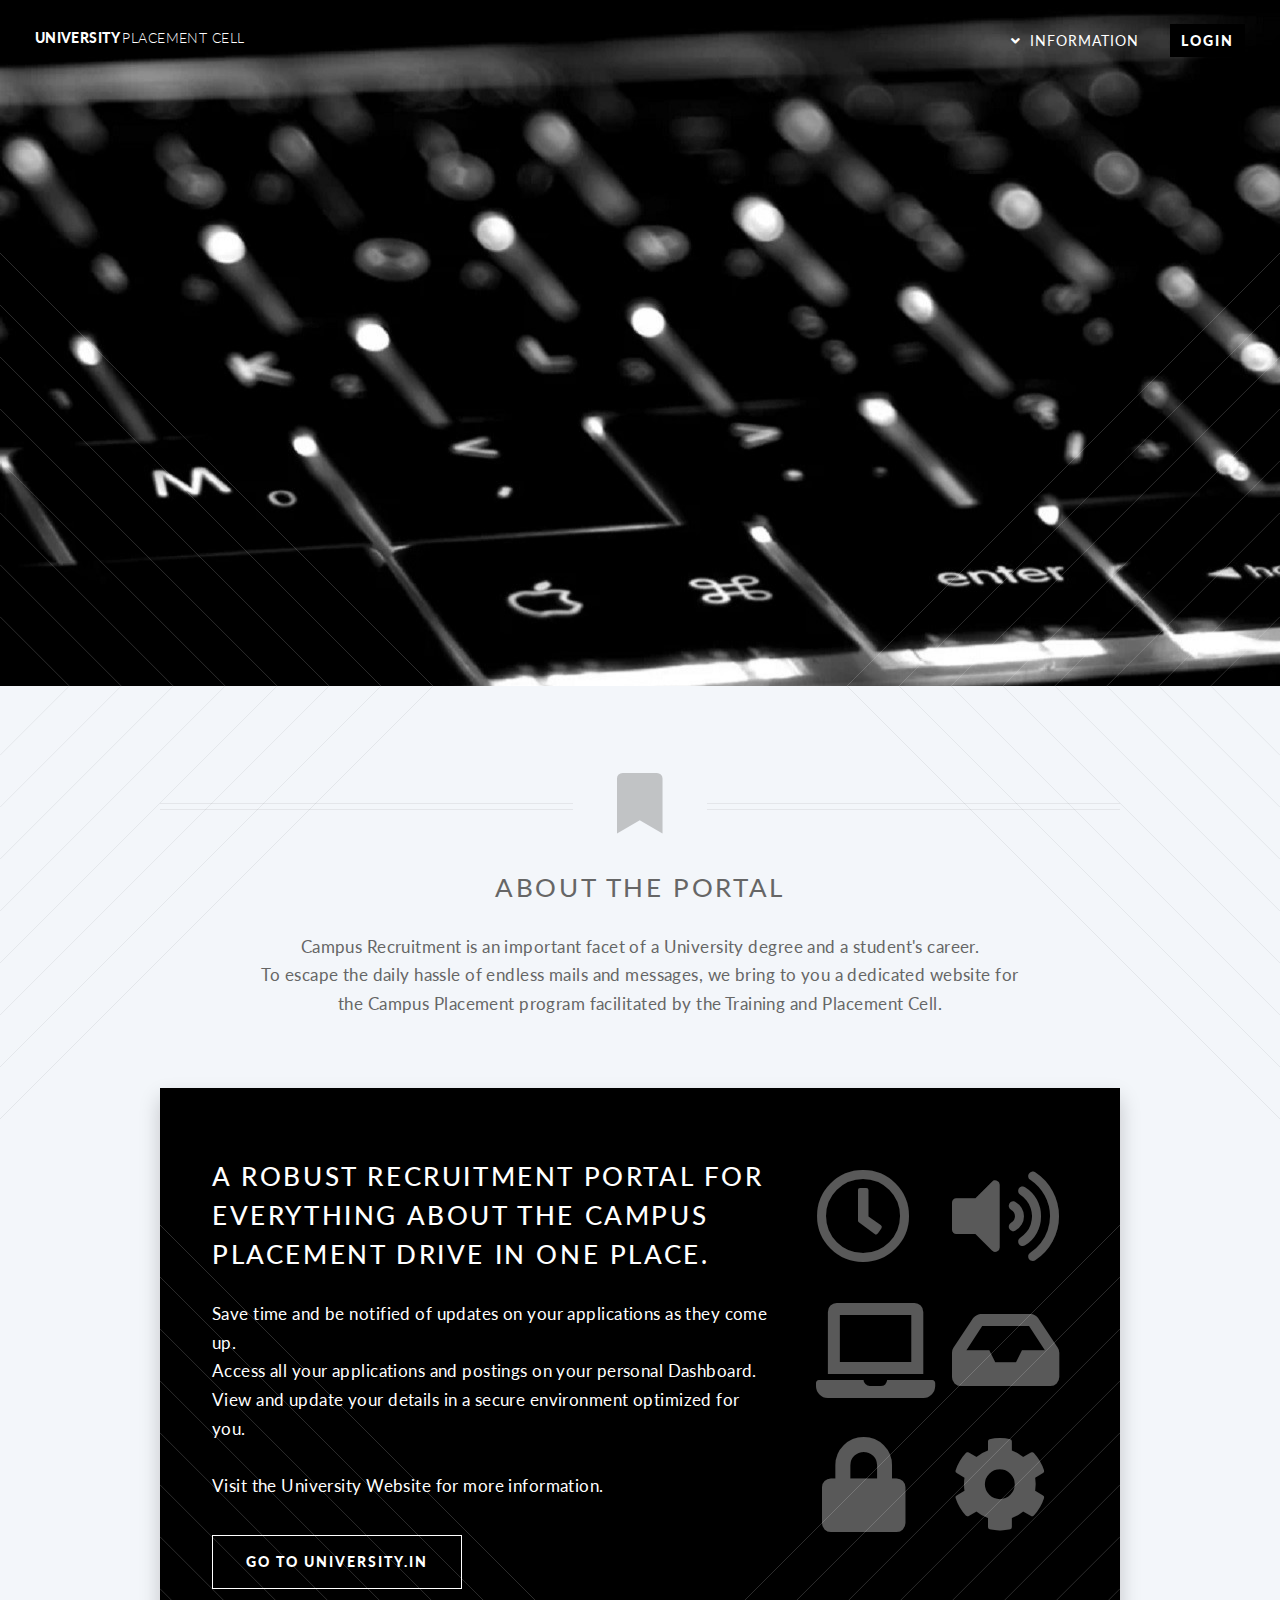
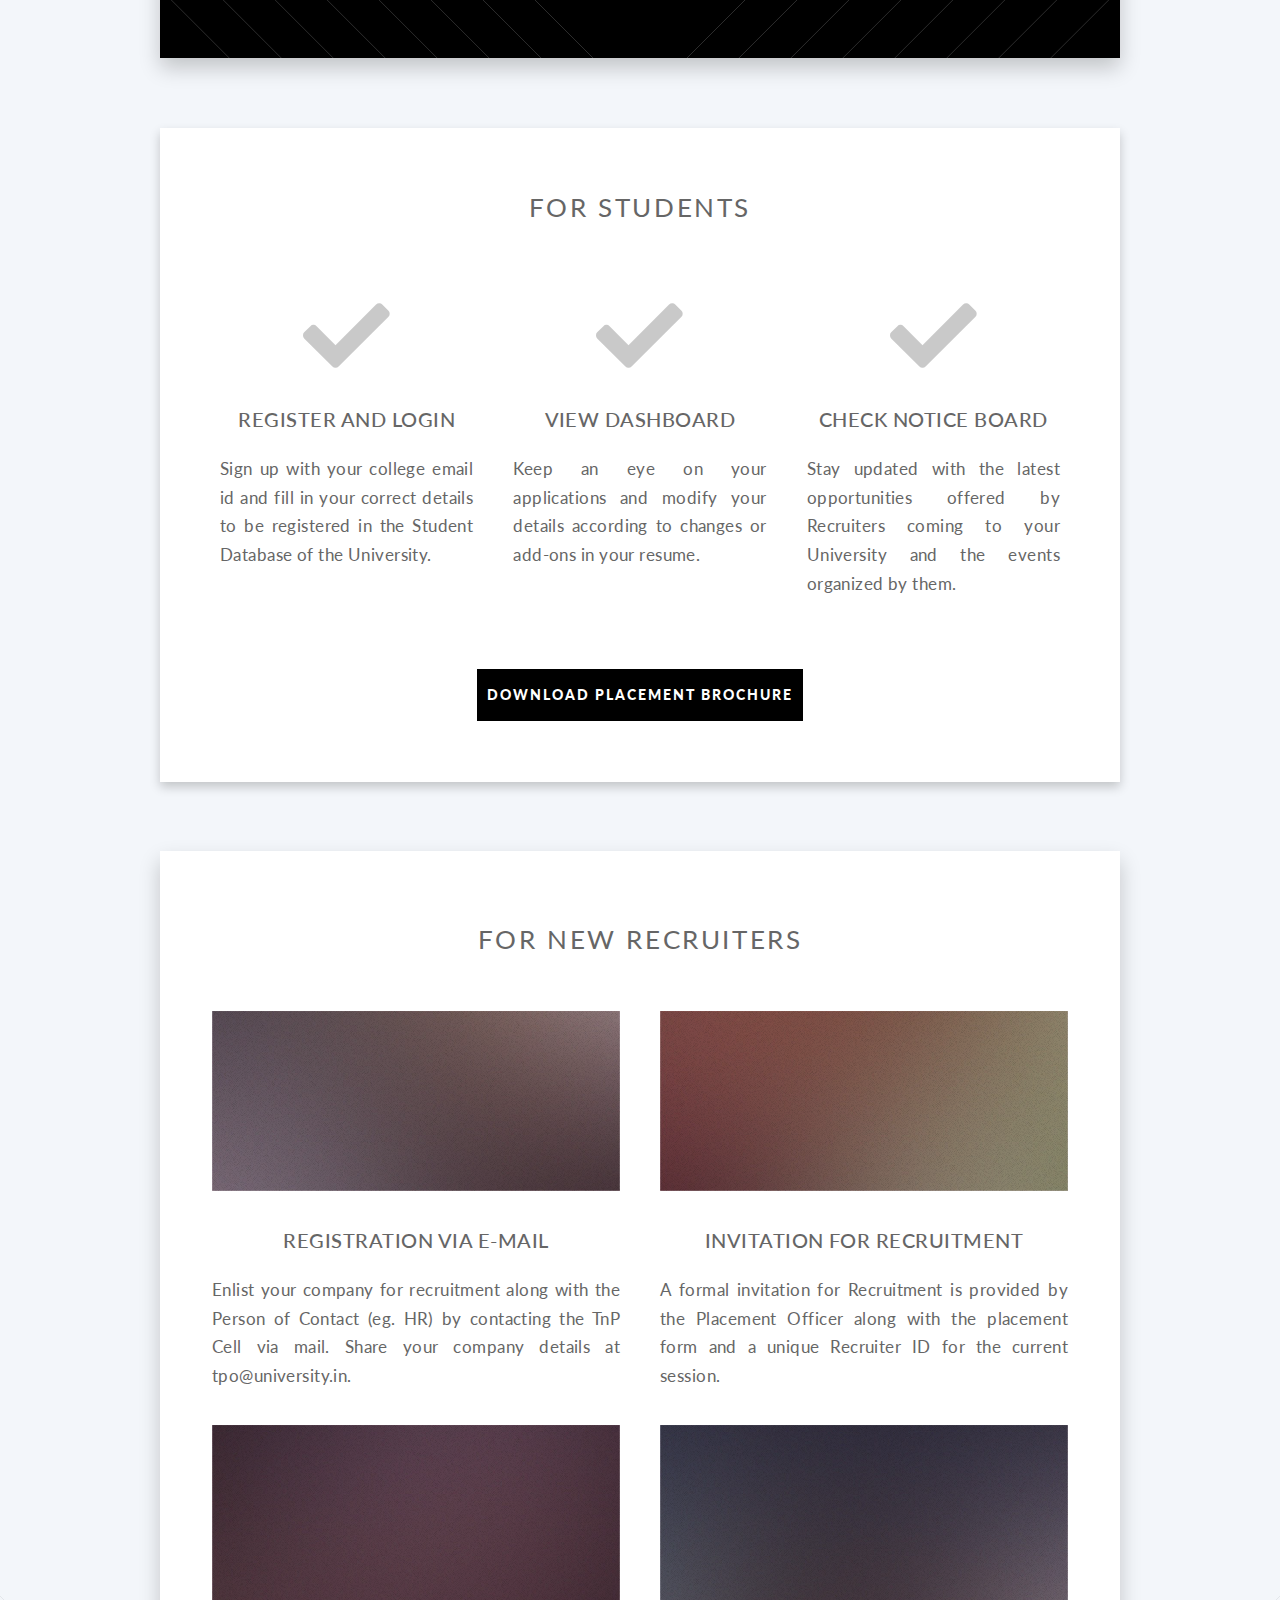
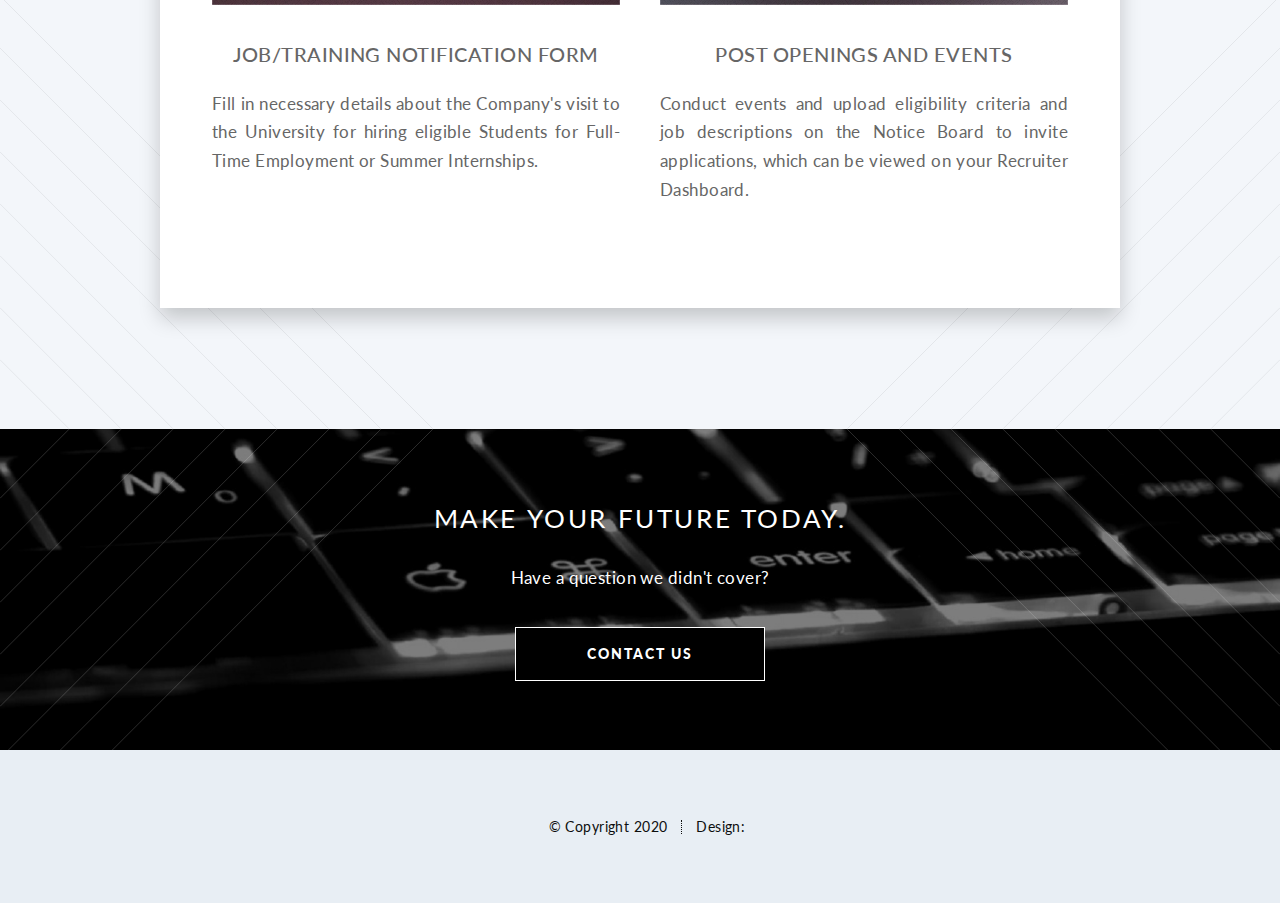
==== index.html @ 16bda249 "portal commit" ====
<!DOCTYPE HTML>
<html>
	<head>
		<title>Campus Recruitment</title>
		<meta charset="utf-8" />
		<meta name="viewport" content="width=device-width, initial-scale=1, user-scalable=no" />
		<link rel="stylesheet" href="assets/css/main.css" />
		<noscript><link rel="stylesheet" href="assets/css/noscript.css" /></noscript>
	</head>
	<body class="index is-preload">
		<div id="page-wrapper">

			<!-- Header -->
				<header id="header" class="alt">
					<h1 id="logo"><a href="index.html">University <span>Placement Cell</span></a></h1>
					<nav id="nav">
						<ul>
							<li class="submenu">
								<a href="#">Information</a>
								<ul>
									<li><a href="no-sidebar.html">Our Top Recruiters</a></li>
									<li><a href="left-sidebar.html">Placement Report '19</a></li>
									<li><a href="right-sidebar.html">Placement Report '18</a></li>									
									<li class="submenu">
										<a href="#">Submenu</a>
										<ul>
											<li><a href="#">Dolore Sed</a></li>
											<li><a href="#">Consequat</a></li>
											<li><a href="#">Lorem Magna</a></li>
											<li><a href="#">Sed Magna</a></li>
											<li><a href="#">Ipsum Nisl</a></li>
										</ul>
									</li>
									<li><a href="#students" class="scrolly">Students</a></li>
									<li><a href="#recruiters" class="scrolly">Recruiters</a></li>
									<li><a href="#brochure">Placement Brochure</a></li>
									<li><a href="#cta" class="scrolly">Contact</a></li>
								</ul>
							</li>
							<li><a href="#banner" class="button primary scrolly">Login</a></li>
						</ul>
					</nav>
				</header>

			<!-- Banner -->
				<section id="banner">

					<div class="inner">

						<header>
							<h2>Campus Recruitment</h2>
						</header>
						<p>Welcome to the <strong>Recruitment Portal</strong> for
						<br />
						conducting Campus Placement for University students.
						<br />
						Apply for coveted opportunities to build your career.
						<br />
						
						<footer>
							<ul class="buttons stacked">
								<li>
									<a href="loginRecruiter.html" class="button primary">Login as Recruiter</a>
									<a href="loginStudent.html" class="button primary">Login as Student</a>
								</li>
							</ul>
						</footer>
						<br />
						Read on to know more about the opportunities in the past
						<br />
						and to create them in the present.
					</div>

				</section>

			<!-- Main -->
				<article id="main">

					<header class="special container">
						<span class="icon solid fa-bookmark"></span>
						<h2><strong>About the Portal</strong></h2>
						<p>Campus Recruitment is an important facet of a University degree and a student's career.
						<br />
						To escape the daily hassle of endless mails and messages, we bring to you a dedicated website for
						<br />
						the<strong> Campus Placement program</strong> facilitated by the <strong>Training and Placement Cell</strong>.
						</p>
					</header>

					<!-- One -->
						<section class="wrapper style2 container special-alt">
							<div class="row gtr-50">
								<div class="col-8 col-12-narrower">

									<header>
										<h2>
											A robust Recruitment Portal for everything about the Campus Placement Drive in one place.
										</h2>
									</header>
									<p>Save time and be notified of updates on your applications as they come up. 
									<br />
									Access all your applications and postings on your personal Dashboard. 
									<br />
									View and update your details in a secure environment optimized for you. 
									<br />
									<br />
									Visit the University Website for more information.
									</p>
									<footer>
										<ul class="buttons">
											<li><a href="http://igdtuw.ac.in/index.php?option=com_content&view=article&id=1&Itemid=2" class="button" target="_blank">Go to University.in</a></li>
										</ul>
									</footer>

								</div>
								<div class="col-4 col-12-narrower imp-narrower">

									<ul class="featured-icons">
										<li><span class="icon fa-clock"><span class="label">Feature 1</span></span></li>
										<li><span class="icon solid fa-volume-up"><span class="label">Feature 2</span></span></li>
										<li><span class="icon solid fa-laptop"><span class="label">Feature 3</span></span></li>
										<li><span class="icon solid fa-inbox"><span class="label">Feature 4</span></span></li>
										<li><span class="icon solid fa-lock"><span class="label">Feature 5</span></span></li>
										<li><span class="icon solid fa-cog"><span class="label">Feature 6</span></span></li>
									</ul>

								</div>
							</div>
						</section>

					<!-- Two -->
						<section id="students" class="wrapper style1 container special">
							<div class="row">
								<header class="container">
									<h2><strong>For Students</strong></h2>
								</header>
									
								<div class="col-4 col-12-narrower">

									<section>
										<span class="icon solid featured fa-check"></span>
										<header>
											<h3>Register and Login</h3>
										</header>
										<p class="sectioncont">Sign up with your college email id and fill in your correct details to be registered in the Student Database of the University.</p>
									</section>

								</div>
								<div class="col-4 col-12-narrower">

									<section>
										<span class="icon solid featured fa-check"></span>
										<header>
											<h3>View Dashboard</h3>
										</header>
										<p class="sectioncont">Keep an eye on your applications and modify your details according to changes or add-ons in your resume.</p>
									</section>

								</div>
								<div class="col-4 col-12-narrower">

									<section>
										<span class="icon solid featured fa-check"></span>
										<header>
											<h3>Check Notice Board</h3>
										</header>
										<p class="sectioncont">Stay updated with the latest opportunities offered by Recruiters coming to your University and the events organized by them.</p>
									</section>

								</div>
							</div>


							<footer class="major">
								<ul class="buttons">
									<li><a href="#brochure" class="button primary">Download Placement Brochure</a></li>
								</ul>
							</footer>

						</section>

					<!-- Three -->
						<section id="recruiters" class="wrapper style3 container special">

							<header class="major">
								<h2><strong>For New Recruiters</strong></h2>
							</header>

							<div class="row">
								<div class="col-6 col-12-narrower">

									<section>
										<a href="#" class="image featured"><img src="images/pic01.jpg" alt="" /></a>
										<header>
											<h3>Registration via E-mail</h3>
										</header>
										<p class="sectioncont">Enlist your company for recruitment along with the Person of Contact (eg. HR) by contacting the TnP Cell via mail. Share your company details at <b>tpo@university.in</b>.</p>
									</section>

								</div>
								<div class="col-6 col-12-narrower">

									<section>
										<a href="#" class="image featured"><img src="images/pic02.jpg" alt="" /></a>
										<header>
											<h3>Invitation for Recruitment</h3>
										</header>
										<p class="sectioncont">A formal invitation for Recruitment is provided by the Placement Officer along with the placement form and a unique Recruiter ID for the current session.</p>
									</section>

								</div>
							</div>
							<div class="row">
								<div class="col-6 col-12-narrower">

									<section>
										<a href="#" class="image featured"><img src="images/pic03.jpg" alt="" /></a>
										<header>
											<h3>Job/Training Notification Form</h3>
										</header>
										<p class="sectioncont">Fill in necessary details about the Company's visit to the University for hiring eligible Students for Full-Time Employment or Summer Internships.</p>
									</section>

								</div>
								<div class="col-6 col-12-narrower">

									<section>
										<a href="#" class="image featured"><img src="images/pic04.jpg" alt="" /></a>
										<header>
											<h3>Post Openings and Events</h3>
										</header>
										<p class="sectioncont">Conduct events and upload eligibility criteria and job descriptions on the Notice Board to invite applications, which can be viewed on your Recruiter Dashboard.</p>
									</section>

								</div>

							</div>

						</section>

				</article>

			<!-- CTA -->
				<section id="cta">

					<header>
						<h2><strong>make your future today.</strong></h2>
						<p>Have a question we didn't cover?</p>
					</header>
					<footer>
						<ul class="buttons">
							<li><a href="contact.html" class="button primary">Contact Us</a></li>
						</ul>
					</footer>

				</section>

			<!-- Footer -->
				<footer id="footer">

					<ul class="copyright">
						<li>&copy; Copyright 2020</li><li>Design: </li>
					</ul>

				</footer>

		</div>

		<!-- Scripts -->
			<script src="assets/js/jquery.min.js"></script>
			<script src="assets/js/jquery.dropotron.min.js"></script>
			<script src="assets/js/jquery.scrolly.min.js"></script>
			<script src="assets/js/jquery.scrollex.min.js"></script>
			<script src="assets/js/browser.min.js"></script>
			<script src="assets/js/breakpoints.min.js"></script>
			<script src="assets/js/util.js"></script>
			<script src="assets/js/main.js"></script>

	</body>
</html>
---- assets/css/main.css ----
@import url("fontawesome-all.min.css");
@import url("https://fonts.googleapis.com/css?family=Lato:300,400,900");


html, body, div, span, applet, object,
iframe, h1, h2, h3, h4, h5, h6, p, blockquote,
pre, a, abbr, acronym, address, big, cite,
code, del, dfn, em, img, ins, kbd, q, s, samp,
small, strike, strong, sub, sup, tt, var, b,
u, i, center, dl, dt, dd, ol, ul, li, fieldset,
form, label, legend, table, caption, tbody,
tfoot, thead, tr, th, td, article, aside,
canvas, details, embed, figure, figcaption,
footer, header, hgroup, menu, nav, output, ruby,
section, summary, time, mark, audio, video {
	margin: 0;
	padding: 0;
	border: 0;
	font-size: 100%;
	font: inherit;
	vertical-align: baseline;}

article, aside, details, figcaption, figure,
footer, header, hgroup, menu, nav, section {
	display: block;}

body {
	line-height: 1;
}

ol, ul {
	list-style: none;
}

blockquote, q {
	quotes: none;
}

	blockquote:before, blockquote:after, q:before, q:after {
		content: '';
		content: none;
	}

table {
	border-collapse: collapse;
	border-spacing: 0;
}

body {
	-webkit-text-size-adjust: none;
}

mark {
	background-color: transparent;
	color: inherit;
}

input::-moz-focus-inner {
	border: 0;
	padding: 0;
}

input, select, textarea {
	-moz-appearance: none;
	-webkit-appearance: none;
	-ms-appearance: none;
	appearance: none;
}

/* Basic */

	html {
		box-sizing: border-box;
	}

	*, *:before, *:after {
		box-sizing: inherit;
	}

	body {
		background: #f3f6fa;
	}

		body.is-preload *, body.is-preload *:before, body.is-preload *:after {
			-moz-animation: none !important;
			-webkit-animation: none !important;
			-ms-animation: none !important;
			animation: none !important;
			-moz-transition: none !important;
			-webkit-transition: none !important;
			-ms-transition: none !important;
			transition: none !important;
		}

	body, input, select, textarea {
		color: #666666;
		font-family: 'Lato', sans-serif;
		font-size: 15pt;
		font-weight: 400;
		letter-spacing: 0.025em;
		line-height: 1.75em;
	}

	a {
		-moz-transition: color 0.2s ease-in-out, border-color 0.2s ease-in-out, background-color 0.2s ease-in-out;
		-webkit-transition: color 0.2s ease-in-out, border-color 0.2s ease-in-out, background-color 0.2s ease-in-out;
		-ms-transition: color 0.2s ease-in-out, border-color 0.2s ease-in-out, background-color 0.2s ease-in-out;
		transition: color 0.2s ease-in-out, border-color 0.2s ease-in-out, background-color 0.2s ease-in-out;
		color: #3fb1a3;
		text-decoration: none;
		border-bottom: dotted 1px;
	}

		a:hover {
			border-bottom-color: transparent;
		}

	strong, b {
		font-weight: 400;
	}

	p, ul, ol, dl, table, blockquote {
		margin: 0 0 2em 0;
	}

	h1, h2, h3, h4, h5, h6 {
		color: inherit;
		font-weight: 500;
		line-height: 1.75em;
		margin-bottom: 1em;
		text-transform: uppercase;
	}

		h1 a, h2 a, h3 a, h4 a, h5 a, h6 a {
			color: inherit;
			text-decoration: none;
			border: 0;
		}

	h2 {
		font-size: 1.5em;
		letter-spacing: 0.1em;
	}

	h3 {
		font-size: 1.15em;
		font-weight: 500;
		letter-spacing: 0.025em;
	}

	sub {
		font-size: 0.8em;
		position: relative;
		top: 0.5em;
	}

	sup {
		font-size: 0.8em;
		position: relative;
		top: -0.5em;
	}

	hr {
		border-top: solid 1px rgba(124, 128, 129, 0.2);
		border: 0;
		margin-bottom: 1.5em;
	}

	blockquote {
		border-left: solid 0.5em rgba(124, 128, 129, 0.2);
		font-style: italic;
		padding: 1em 0 1em 2em;
	}

/* Container */

	.container {
		margin: 0 auto;
		max-width: 100%;
		width: 1400px;
	}

		.container.medium {
			width: 1050px;
		}

		@media screen and (max-width: 1680px) {

			.container {
				width: 1200px;
			}

				.container.medium {
					width: 900px;
				}

		}

		@media screen and (max-width: 1280px) {

			.container {
				width: 960px;
			}

				.container.medium {
					width: 735px;
				}

		}

		@media screen and (max-width: 980px) {

			.container {
				width: 95%;
			}

				.container.medium {
					width: 71.25%;
				}

		}

		@media screen and (max-width: 840px) {

			.container {
				width: 95%;
			}

				.container.medium {
					width: 95%;
				}

		}

		@media screen and (max-width: 736px) {

			.container {
				width: 100%;
			}

				.container.medium {
					width: 100%;
				}

		}

/* Row */

	.row {
		display: flex;
		flex-wrap: wrap;
		box-sizing: border-box;
		align-items: stretch;
	}

		.row > * {
			box-sizing: border-box;
		}

		.row.gtr-uniform > * > :last-child {
			margin-bottom: 0;
		}

		.row.aln-left {
			justify-content: flex-start;
		}

		.row.aln-center {
			justify-content: center;
		}

		.row.aln-right {
			justify-content: flex-end;
		}

		.row.aln-top {
			align-items: flex-start;
		}

		.row.aln-middle {
			align-items: center;
		}

		.row.aln-bottom {
			align-items: flex-end;
		}

		.row > .imp {
			order: -1;
		}

		.row > .col-1 {
			width: 8.33333%;
		}

		.row > .off-1 {
			margin-left: 8.33333%;
		}

		.row > .col-2 {
			width: 16.66667%;
		}

		.row > .off-2 {
			margin-left: 16.66667%;
		}

		.row > .col-3 {
			width: 25%;
		}

		.row > .off-3 {
			margin-left: 25%;
		}

		.row > .col-4 {
			width: 33.33333%;
		}

		.row > .off-4 {
			margin-left: 33.33333%;
		}

		.row > .col-5 {
			width: 41.66667%;
		}

		.row > .off-5 {
			margin-left: 41.66667%;
		}

		.row > .col-6 {
			width: 50%;
		}

		.row > .off-6 {
			margin-left: 50%;
		}

		.row > .col-7 {
			width: 58.33333%;
		}

		.row > .off-7 {
			margin-left: 58.33333%;
		}

		.row > .col-8 {
			width: 66.66667%;
		}

		.row > .off-8 {
			margin-left: 66.66667%;
		}

		.row > .col-9 {
			width: 75%;
		}

		.row > .off-9 {
			margin-left: 75%;
		}

		.row > .col-10 {
			width: 83.33333%;
		}

		.row > .off-10 {
			margin-left: 83.33333%;
		}

		.row > .col-11 {
			width: 91.66667%;
		}

		.row > .off-11 {
			margin-left: 91.66667%;
		}

		.row > .col-12 {
			width: 100%;
		}

		.row > .off-12 {
			margin-left: 100%;
		}

		.row.gtr-0 {
			margin-top: 0px;
			margin-left: 0px;
		}

			.row.gtr-0 > * {
				padding: 0px 0 0 0px;
			}

			.row.gtr-0.gtr-uniform {
				margin-top: 0px;
			}

				.row.gtr-0.gtr-uniform > * {
					padding-top: 0px;
				}

		.row.gtr-25 {
			margin-top: -12.5px;
			margin-left: -12.5px;
		}

			.row.gtr-25 > * {
				padding: 12.5px 0 0 12.5px;
			}

			.row.gtr-25.gtr-uniform {
				margin-top: -12.5px;
			}

				.row.gtr-25.gtr-uniform > * {
					padding-top: 12.5px;
				}

		.row.gtr-50 {
			margin-top: -25px;
			margin-left: -25px;
		}

			.row.gtr-50 > * {
				padding: 25px 0 0 25px;
			}

			.row.gtr-50.gtr-uniform {
				margin-top: -25px;
			}

				.row.gtr-50.gtr-uniform > * {
					padding-top: 25px;
				}

		.row {
			margin-top: -50px;
			margin-left: -50px;
		}

			.row > * {
				padding: 50px 0 0 50px;
			}

			.row.gtr-uniform {
				margin-top: -50px;
			}

				.row.gtr-uniform > * {
					padding-top: 50px;
				}

		.row.gtr-150 {
			margin-top: -75px;
			margin-left: -75px;
		}

			.row.gtr-150 > * {
				padding: 75px 0 0 75px;
			}

			.row.gtr-150.gtr-uniform {
				margin-top: -75px;
			}

				.row.gtr-150.gtr-uniform > * {
					padding-top: 75px;
				}

		.row.gtr-200 {
			margin-top: -100px;
			margin-left: -100px;
		}

			.row.gtr-200 > * {
				padding: 100px 0 0 100px;
			}

			.row.gtr-200.gtr-uniform {
				margin-top: -100px;
			}

				.row.gtr-200.gtr-uniform > * {
					padding-top: 100px;
				}

		@media screen and (max-width: 1680px) {

			.row {
				display: flex;
				flex-wrap: wrap;
				box-sizing: border-box;
				align-items: stretch;
			}

				.row > * {
					box-sizing: border-box;
				}

				.row.gtr-uniform > * > :last-child {
					margin-bottom: 0;
				}

				.row.aln-left {
					justify-content: flex-start;
				}

				.row.aln-center {
					justify-content: center;
				}

				.row.aln-right {
					justify-content: flex-end;
				}

				.row.aln-top {
					align-items: flex-start;
				}

				.row.aln-middle {
					align-items: center;
				}

				.row.aln-bottom {
					align-items: flex-end;
				}

				.row > .imp-wide {
					order: -1;
				}

				.row > .col-1-wide {
					width: 8.33333%;
				}

				.row > .off-1-wide {
					margin-left: 8.33333%;
				}

				.row > .col-2-wide {
					width: 16.66667%;
				}

				.row > .off-2-wide {
					margin-left: 16.66667%;
				}

				.row > .col-3-wide {
					width: 25%;
				}

				.row > .off-3-wide {
					margin-left: 25%;
				}

				.row > .col-4-wide {
					width: 33.33333%;
				}

				.row > .off-4-wide {
					margin-left: 33.33333%;
				}

				.row > .col-5-wide {
					width: 41.66667%;
				}

				.row > .off-5-wide {
					margin-left: 41.66667%;
				}

				.row > .col-6-wide {
					width: 50%;
				}

				.row > .off-6-wide {
					margin-left: 50%;
				}

				.row > .col-7-wide {
					width: 58.33333%;
				}

				.row > .off-7-wide {
					margin-left: 58.33333%;
				}

				.row > .col-8-wide {
					width: 66.66667%;
				}

				.row > .off-8-wide {
					margin-left: 66.66667%;
				}

				.row > .col-9-wide {
					width: 75%;
				}

				.row > .off-9-wide {
					margin-left: 75%;
				}

				.row > .col-10-wide {
					width: 83.33333%;
				}

				.row > .off-10-wide {
					margin-left: 83.33333%;
				}

				.row > .col-11-wide {
					width: 91.66667%;
				}

				.row > .off-11-wide {
					margin-left: 91.66667%;
				}

				.row > .col-12-wide {
					width: 100%;
				}

				.row > .off-12-wide {
					margin-left: 100%;
				}

				.row.gtr-0 {
					margin-top: 0px;
					margin-left: 0px;
				}

					.row.gtr-0 > * {
						padding: 0px 0 0 0px;
					}

					.row.gtr-0.gtr-uniform {
						margin-top: 0px;
					}

						.row.gtr-0.gtr-uniform > * {
							padding-top: 0px;
						}

				.row.gtr-25 {
					margin-top: -10px;
					margin-left: -10px;
				}

					.row.gtr-25 > * {
						padding: 10px 0 0 10px;
					}

					.row.gtr-25.gtr-uniform {
						margin-top: -10px;
					}

						.row.gtr-25.gtr-uniform > * {
							padding-top: 10px;
						}

				.row.gtr-50 {
					margin-top: -20px;
					margin-left: -20px;
				}

					.row.gtr-50 > * {
						padding: 20px 0 0 20px;
					}

					.row.gtr-50.gtr-uniform {
						margin-top: -20px;
					}

						.row.gtr-50.gtr-uniform > * {
							padding-top: 20px;
						}

				.row {
					margin-top: -40px;
					margin-left: -40px;
				}

					.row > * {
						padding: 40px 0 0 40px;
					}

					.row.gtr-uniform {
						margin-top: -40px;
					}

						.row.gtr-uniform > * {
							padding-top: 40px;
						}

				.row.gtr-150 {
					margin-top: -60px;
					margin-left: -60px;
				}

					.row.gtr-150 > * {
						padding: 60px 0 0 60px;
					}

					.row.gtr-150.gtr-uniform {
						margin-top: -60px;
					}

						.row.gtr-150.gtr-uniform > * {
							padding-top: 60px;
						}

				.row.gtr-200 {
					margin-top: -80px;
					margin-left: -80px;
				}

					.row.gtr-200 > * {
						padding: 80px 0 0 80px;
					}

					.row.gtr-200.gtr-uniform {
						margin-top: -80px;
					}

						.row.gtr-200.gtr-uniform > * {
							padding-top: 80px;
						}

		}

		@media screen and (max-width: 1280px) {

			.row {
				display: flex;
				flex-wrap: wrap;
				box-sizing: border-box;
				align-items: stretch;
			}

				.row > * {
					box-sizing: border-box;
				}

				.row.gtr-uniform > * > :last-child {
					margin-bottom: 0;
				}

				.row.aln-left {
					justify-content: flex-start;
				}

				.row.aln-center {
					justify-content: center;
				}

				.row.aln-right {
					justify-content: flex-end;
				}

				.row.aln-top {
					align-items: flex-start;
				}

				.row.aln-middle {
					align-items: center;
				}

				.row.aln-bottom {
					align-items: flex-end;
				}

				.row > .imp-normal {
					order: -1;
				}

				.row > .col-1-normal {
					width: 8.33333%;
				}

				.row > .off-1-normal {
					margin-left: 8.33333%;
				}

				.row > .col-2-normal {
					width: 16.66667%;
				}

				.row > .off-2-normal {
					margin-left: 16.66667%;
				}

				.row > .col-3-normal {
					width: 25%;
				}

				.row > .off-3-normal {
					margin-left: 25%;
				}

				.row > .col-4-normal {
					width: 33.33333%;
				}

				.row > .off-4-normal {
					margin-left: 33.33333%;
				}

				.row > .col-5-normal {
					width: 41.66667%;
				}

				.row > .off-5-normal {
					margin-left: 41.66667%;
				}

				.row > .col-6-normal {
					width: 50%;
				}

				.row > .off-6-normal {
					margin-left: 50%;
				}

				.row > .col-7-normal {
					width: 58.33333%;
				}

				.row > .off-7-normal {
					margin-left: 58.33333%;
				}

				.row > .col-8-normal {
					width: 66.66667%;
				}

				.row > .off-8-normal {
					margin-left: 66.66667%;
				}

				.row > .col-9-normal {
					width: 75%;
				}

				.row > .off-9-normal {
					margin-left: 75%;
				}

				.row > .col-10-normal {
					width: 83.33333%;
				}

				.row > .off-10-normal {
					margin-left: 83.33333%;
				}

				.row > .col-11-normal {
					width: 91.66667%;
				}

				.row > .off-11-normal {
					margin-left: 91.66667%;
				}

				.row > .col-12-normal {
					width: 100%;
				}

				.row > .off-12-normal {
					margin-left: 100%;
				}

				.row.gtr-0 {
					margin-top: 0px;
					margin-left: 0px;
				}

					.row.gtr-0 > * {
						padding: 0px 0 0 0px;
					}

					.row.gtr-0.gtr-uniform {
						margin-top: 0px;
					}

						.row.gtr-0.gtr-uniform > * {
							padding-top: 0px;
						}

				.row.gtr-25 {
					margin-top: -10px;
					margin-left: -10px;
				}

					.row.gtr-25 > * {
						padding: 10px 0 0 10px;
					}

					.row.gtr-25.gtr-uniform {
						margin-top: -10px;
					}

						.row.gtr-25.gtr-uniform > * {
							padding-top: 10px;
						}

				.row.gtr-50 {
					margin-top: -20px;
					margin-left: -20px;
				}

					.row.gtr-50 > * {
						padding: 20px 0 0 20px;
					}

					.row.gtr-50.gtr-uniform {
						margin-top: -20px;
					}

						.row.gtr-50.gtr-uniform > * {
							padding-top: 20px;
						}

				.row {
					margin-top: -40px;
					margin-left: -40px;
				}

					.row > * {
						padding: 40px 0 0 40px;
					}

					.row.gtr-uniform {
						margin-top: -40px;
					}

						.row.gtr-uniform > * {
							padding-top: 40px;
						}

				.row.gtr-150 {
					margin-top: -60px;
					margin-left: -60px;
				}

					.row.gtr-150 > * {
						padding: 60px 0 0 60px;
					}

					.row.gtr-150.gtr-uniform {
						margin-top: -60px;
					}

						.row.gtr-150.gtr-uniform > * {
							padding-top: 60px;
						}

				.row.gtr-200 {
					margin-top: -80px;
					margin-left: -80px;
				}

					.row.gtr-200 > * {
						padding: 80px 0 0 80px;
					}

					.row.gtr-200.gtr-uniform {
						margin-top: -80px;
					}

						.row.gtr-200.gtr-uniform > * {
							padding-top: 80px;
						}

		}

		@media screen and (max-width: 980px) {

			.row {
				display: flex;
				flex-wrap: wrap;
				box-sizing: border-box;
				align-items: stretch;
			}

				.row > * {
					box-sizing: border-box;
				}

				.row.gtr-uniform > * > :last-child {
					margin-bottom: 0;
				}

				.row.aln-left {
					justify-content: flex-start;
				}

				.row.aln-center {
					justify-content: center;
				}

				.row.aln-right {
					justify-content: flex-end;
				}

				.row.aln-top {
					align-items: flex-start;
				}

				.row.aln-middle {
					align-items: center;
				}

				.row.aln-bottom {
					align-items: flex-end;
				}

				.row > .imp-narrow {
					order: -1;
				}

				.row > .col-1-narrow {
					width: 8.33333%;
				}

				.row > .off-1-narrow {
					margin-left: 8.33333%;
				}

				.row > .col-2-narrow {
					width: 16.66667%;
				}

				.row > .off-2-narrow {
					margin-left: 16.66667%;
				}

				.row > .col-3-narrow {
					width: 25%;
				}

				.row > .off-3-narrow {
					margin-left: 25%;
				}

				.row > .col-4-narrow {
					width: 33.33333%;
				}

				.row > .off-4-narrow {
					margin-left: 33.33333%;
				}

				.row > .col-5-narrow {
					width: 41.66667%;
				}

				.row > .off-5-narrow {
					margin-left: 41.66667%;
				}

				.row > .col-6-narrow {
					width: 50%;
				}

				.row > .off-6-narrow {
					margin-left: 50%;
				}

				.row > .col-7-narrow {
					width: 58.33333%;
				}

				.row > .off-7-narrow {
					margin-left: 58.33333%;
				}

				.row > .col-8-narrow {
					width: 66.66667%;
				}

				.row > .off-8-narrow {
					margin-left: 66.66667%;
				}

				.row > .col-9-narrow {
					width: 75%;
				}

				.row > .off-9-narrow {
					margin-left: 75%;
				}

				.row > .col-10-narrow {
					width: 83.33333%;
				}

				.row > .off-10-narrow {
					margin-left: 83.33333%;
				}

				.row > .col-11-narrow {
					width: 91.66667%;
				}

				.row > .off-11-narrow {
					margin-left: 91.66667%;
				}

				.row > .col-12-narrow {
					width: 100%;
				}

				.row > .off-12-narrow {
					margin-left: 100%;
				}

				.row.gtr-0 {
					margin-top: 0px;
					margin-left: 0px;
				}

					.row.gtr-0 > * {
						padding: 0px 0 0 0px;
					}

					.row.gtr-0.gtr-uniform {
						margin-top: 0px;
					}

						.row.gtr-0.gtr-uniform > * {
							padding-top: 0px;
						}

				.row.gtr-25 {
					margin-top: -7.5px;
					margin-left: -7.5px;
				}

					.row.gtr-25 > * {
						padding: 7.5px 0 0 7.5px;
					}

					.row.gtr-25.gtr-uniform {
						margin-top: -7.5px;
					}

						.row.gtr-25.gtr-uniform > * {
							padding-top: 7.5px;
						}

				.row.gtr-50 {
					margin-top: -15px;
					margin-left: -15px;
				}

					.row.gtr-50 > * {
						padding: 15px 0 0 15px;
					}

					.row.gtr-50.gtr-uniform {
						margin-top: -15px;
					}

						.row.gtr-50.gtr-uniform > * {
							padding-top: 15px;
						}

				.row {
					margin-top: -30px;
					margin-left: -30px;
				}

					.row > * {
						padding: 30px 0 0 30px;
					}

					.row.gtr-uniform {
						margin-top: -30px;
					}

						.row.gtr-uniform > * {
							padding-top: 30px;
						}

				.row.gtr-150 {
					margin-top: -45px;
					margin-left: -45px;
				}

					.row.gtr-150 > * {
						padding: 45px 0 0 45px;
					}

					.row.gtr-150.gtr-uniform {
						margin-top: -45px;
					}

						.row.gtr-150.gtr-uniform > * {
							padding-top: 45px;
						}

				.row.gtr-200 {
					margin-top: -60px;
					margin-left: -60px;
				}

					.row.gtr-200 > * {
						padding: 60px 0 0 60px;
					}

					.row.gtr-200.gtr-uniform {
						margin-top: -60px;
					}

						.row.gtr-200.gtr-uniform > * {
							padding-top: 60px;
						}

		}

		@media screen and (max-width: 840px) {

			.row {
				display: flex;
				flex-wrap: wrap;
				box-sizing: border-box;
				align-items: stretch;
			}

				.row > * {
					box-sizing: border-box;
				}

				.row.gtr-uniform > * > :last-child {
					margin-bottom: 0;
				}

				.row.aln-left {
					justify-content: flex-start;
				}

				.row.aln-center {
					justify-content: center;
				}

				.row.aln-right {
					justify-content: flex-end;
				}

				.row.aln-top {
					align-items: flex-start;
				}

				.row.aln-middle {
					align-items: center;
				}

				.row.aln-bottom {
					align-items: flex-end;
				}

				.row > .imp-narrower {
					order: -1;
				}

				.row > .col-1-narrower {
					width: 8.33333%;
				}

				.row > .off-1-narrower {
					margin-left: 8.33333%;
				}

				.row > .col-2-narrower {
					width: 16.66667%;
				}

				.row > .off-2-narrower {
					margin-left: 16.66667%;
				}

				.row > .col-3-narrower {
					width: 25%;
				}

				.row > .off-3-narrower {
					margin-left: 25%;
				}

				.row > .col-4-narrower {
					width: 33.33333%;
				}

				.row > .off-4-narrower {
					margin-left: 33.33333%;
				}

				.row > .col-5-narrower {
					width: 41.66667%;
				}

				.row > .off-5-narrower {
					margin-left: 41.66667%;
				}

				.row > .col-6-narrower {
					width: 50%;
				}

				.row > .off-6-narrower {
					margin-left: 50%;
				}

				.row > .col-7-narrower {
					width: 58.33333%;
				}

				.row > .off-7-narrower {
					margin-left: 58.33333%;
				}

				.row > .col-8-narrower {
					width: 66.66667%;
				}

				.row > .off-8-narrower {
					margin-left: 66.66667%;
				}

				.row > .col-9-narrower {
					width: 75%;
				}

				.row > .off-9-narrower {
					margin-left: 75%;
				}

				.row > .col-10-narrower {
					width: 83.33333%;
				}

				.row > .off-10-narrower {
					margin-left: 83.33333%;
				}

				.row > .col-11-narrower {
					width: 91.66667%;
				}

				.row > .off-11-narrower {
					margin-left: 91.66667%;
				}

				.row > .col-12-narrower {
					width: 100%;
				}

				.row > .off-12-narrower {
					margin-left: 100%;
				}

				.row.gtr-0 {
					margin-top: 0px;
					margin-left: 0px;
				}

					.row.gtr-0 > * {
						padding: 0px 0 0 0px;
					}

					.row.gtr-0.gtr-uniform {
						margin-top: 0px;
					}

						.row.gtr-0.gtr-uniform > * {
							padding-top: 0px;
						}

				.row.gtr-25 {
					margin-top: -7.5px;
					margin-left: -7.5px;
				}

					.row.gtr-25 > * {
						padding: 7.5px 0 0 7.5px;
					}

					.row.gtr-25.gtr-uniform {
						margin-top: -7.5px;
					}

						.row.gtr-25.gtr-uniform > * {
							padding-top: 7.5px;
						}

				.row.gtr-50 {
					margin-top: -15px;
					margin-left: -15px;
				}

					.row.gtr-50 > * {
						padding: 15px 0 0 15px;
					}

					.row.gtr-50.gtr-uniform {
						margin-top: -15px;
					}

						.row.gtr-50.gtr-uniform > * {
							padding-top: 15px;
						}

				.row {
					margin-top: -30px;
					margin-left: -30px;
				}

					.row > * {
						padding: 30px 0 0 30px;
					}

					.row.gtr-uniform {
						margin-top: -30px;
					}

						.row.gtr-uniform > * {
							padding-top: 30px;
						}

				.row.gtr-150 {
					margin-top: -45px;
					margin-left: -45px;
				}

					.row.gtr-150 > * {
						padding: 45px 0 0 45px;
					}

					.row.gtr-150.gtr-uniform {
						margin-top: -45px;
					}

						.row.gtr-150.gtr-uniform > * {
							padding-top: 45px;
						}

				.row.gtr-200 {
					margin-top: -60px;
					margin-left: -60px;
				}

					.row.gtr-200 > * {
						padding: 60px 0 0 60px;
					}

					.row.gtr-200.gtr-uniform {
						margin-top: -60px;
					}

						.row.gtr-200.gtr-uniform > * {
							padding-top: 60px;
						}

		}

		@media screen and (max-width: 736px) {

			.row {
				display: flex;
				flex-wrap: wrap;
				box-sizing: border-box;
				align-items: stretch;
			}

				.row > * {
					box-sizing: border-box;
				}

				.row.gtr-uniform > * > :last-child {
					margin-bottom: 0;
				}

				.row.aln-left {
					justify-content: flex-start;
				}

				.row.aln-center {
					justify-content: center;
				}

				.row.aln-right {
					justify-content: flex-end;
				}

				.row.aln-top {
					align-items: flex-start;
				}

				.row.aln-middle {
					align-items: center;
				}

				.row.aln-bottom {
					align-items: flex-end;
				}

				.row > .imp-mobile {
					order: -1;
				}

				.row > .col-1-mobile {
					width: 8.33333%;
				}

				.row > .off-1-mobile {
					margin-left: 8.33333%;
				}

				.row > .col-2-mobile {
					width: 16.66667%;
				}

				.row > .off-2-mobile {
					margin-left: 16.66667%;
				}

				.row > .col-3-mobile {
					width: 25%;
				}

				.row > .off-3-mobile {
					margin-left: 25%;
				}

				.row > .col-4-mobile {
					width: 33.33333%;
				}

				.row > .off-4-mobile {
					margin-left: 33.33333%;
				}

				.row > .col-5-mobile {
					width: 41.66667%;
				}

				.row > .off-5-mobile {
					margin-left: 41.66667%;
				}

				.row > .col-6-mobile {
					width: 50%;
				}

				.row > .off-6-mobile {
					margin-left: 50%;
				}

				.row > .col-7-mobile {
					width: 58.33333%;
				}

				.row > .off-7-mobile {
					margin-left: 58.33333%;
				}

				.row > .col-8-mobile {
					width: 66.66667%;
				}

				.row > .off-8-mobile {
					margin-left: 66.66667%;
				}

				.row > .col-9-mobile {
					width: 75%;
				}

				.row > .off-9-mobile {
					margin-left: 75%;
				}

				.row > .col-10-mobile {
					width: 83.33333%;
				}

				.row > .off-10-mobile {
					margin-left: 83.33333%;
				}

				.row > .col-11-mobile {
					width: 91.66667%;
				}

				.row > .off-11-mobile {
					margin-left: 91.66667%;
				}

				.row > .col-12-mobile {
					width: 100%;
				}

				.row > .off-12-mobile {
					margin-left: 100%;
				}

				.row.gtr-0 {
					margin-top: 0px;
					margin-left: 0px;
				}

					.row.gtr-0 > * {
						padding: 0px 0 0 0px;
					}

					.row.gtr-0.gtr-uniform {
						margin-top: 0px;
					}

						.row.gtr-0.gtr-uniform > * {
							padding-top: 0px;
						}

				.row.gtr-25 {
					margin-top: -7.5px;
					margin-left: -7.5px;
				}

					.row.gtr-25 > * {
						padding: 7.5px 0 0 7.5px;
					}

					.row.gtr-25.gtr-uniform {
						margin-top: -7.5px;
					}

						.row.gtr-25.gtr-uniform > * {
							padding-top: 7.5px;
						}

				.row.gtr-50 {
					margin-top: -15px;
					margin-left: -15px;
				}

					.row.gtr-50 > * {
						padding: 15px 0 0 15px;
					}

					.row.gtr-50.gtr-uniform {
						margin-top: -15px;
					}

						.row.gtr-50.gtr-uniform > * {
							padding-top: 15px;
						}

				.row {
					margin-top: -30px;
					margin-left: -30px;
				}

					.row > * {
						padding: 30px 0 0 30px;
					}

					.row.gtr-uniform {
						margin-top: -30px;
					}

						.row.gtr-uniform > * {
							padding-top: 30px;
						}

				.row.gtr-150 {
					margin-top: -45px;
					margin-left: -45px;
				}

					.row.gtr-150 > * {
						padding: 45px 0 0 45px;
					}

					.row.gtr-150.gtr-uniform {
						margin-top: -45px;
					}

						.row.gtr-150.gtr-uniform > * {
							padding-top: 45px;
						}

				.row.gtr-200 {
					margin-top: -60px;
					margin-left: -60px;
				}

					.row.gtr-200 > * {
						padding: 60px 0 0 60px;
					}

					.row.gtr-200.gtr-uniform {
						margin-top: -60px;
					}

						.row.gtr-200.gtr-uniform > * {
							padding-top: 60px;
						}

		}

/* Section/Article */

	section.special, article.special {
		text-align: center;
	}

	header.major {
		padding-bottom: 2em;
	}

	header.special {
		margin-bottom: 5em;
		padding-top: 7em;
		position: relative;
		text-align: center;
	}

		header.special:before, header.special:after {
			border-bottom: solid 1.5px;
			border-top: solid 1.5px;
			content: '';
			height: 7px;
			opacity: 0.1;
			position: absolute;
			top: 1.75em;
			width: 43%;
		}

		header.special:before {
			left: 0;
		}

		header.special:after {
			right: 0;
		}

		header.special h2 {
			margin-bottom: 0;
		}

		header.special h2 + p {
			margin-bottom: 0;
			padding-top: 1.5em;
		}

		header.special .icon {
			cursor: default;
			height: 7em;
			left: 0;
			position: absolute;
			text-align: center;
			top: 1em;
			width: 100%;
		}

			header.special .icon:before {
				font-size: 3.5em;
				opacity: 0.35;
			}

	.sectioncont {
		text-align: justify;
	}

	footer > :last-child {
		margin-bottom: 0;
	}

	footer.major {
		padding-top: 3em;
	}

/* Form */

	input[type="text"],
	input[type="password"],
	input[type="email"],
	textarea {
		-moz-transition: background-color 0.2s ease-in-out, border-color 0.2s ease-in-out;
		-webkit-transition: background-color 0.2s ease-in-out, border-color 0.2s ease-in-out;
		-ms-transition: background-color 0.2s ease-in-out, border-color 0.2s ease-in-out;
		transition: background-color 0.2s ease-in-out, border-color 0.2s ease-in-out;
		-moz-appearance: none;
		-webkit-appearance: none;
		-ms-appearance: none;
		appearance: none;
		background: none;
		border: solid 1px rgba(0, 0, 0, 0.5);
		border-radius: 0;
		color: inherit;
		display: block;
		padding: 0.75em;
		text-decoration: none;
		width: 100%;
		outline: 0;
		resize: none;
	}

		input[type="text"]:focus,
		input[type="password"]:focus,
		input[type="email"]:focus,
		textarea:focus {
			border-color: #000;
		}

	input[type="text"],
	input[type="password"],
	input[type="email"] {
		line-height: 1em;
	}

	::-webkit-input-placeholder {
		color: inherit;
		opacity: 0.5;
		position: relative;
		top: 3px;
	}

	:-moz-placeholder {
		color: inherit;
		opacity: 0.5;
	}

	::-moz-placeholder {
		color: inherit;
		opacity: 0.5;
	}

	:-ms-input-placeholder {
		color: inherit;
		opacity: 0.5;
	}

/* Image */

	.image {
		border: 0;
		position: relative;
	}

		.image:before {
			background: url("images/overlay.png");
			content: '';
			height: 100%;
			left: 0;
			position: absolute;
			top: 0;
			width: 100%;
		}

		.image.fit {
			display: block;
		}

			.image.fit img {
				display: block;
				width: 100%;
			}

		.image.featured {
			display: block;
			margin: 0 0 2em 0;
		}

			.image.featured img {
				display: block;
				width: 100%;
			}

/* Icon */

	.icon {
		text-decoration: none;
		position: relative;
	}

		.icon:before {
			-moz-osx-font-smoothing: grayscale;
			-webkit-font-smoothing: antialiased;
			display: inline-block;
			font-style: normal;
			font-variant: normal;
			text-rendering: auto;
			line-height: 1;
			text-transform: none !important;
			font-family: 'Font Awesome 5 Free';
			font-weight: 400;
		}

		.icon.solid:before {
			font-weight: 900;
		}

		.icon:before {
			line-height: inherit;
		}

		.icon.brands:before {
			font-family: 'Font Awesome 5 Brands';
		}

		.icon.circle {
			-moz-transition: all 0.2s ease-in-out;
			-webkit-transition: all 0.2s ease-in-out;
			-ms-transition: all 0.2s ease-in-out;
			transition: all 0.2s ease-in-out;
			border: 0;
			border-radius: 100%;
			display: inline-block;
			font-size: 1.25em;
			height: 2.25em;
			left: 0;
			line-height: 2.25em;
			text-align: center;
			text-decoration: none;
			top: 0;
			width: 2.25em;
		}

			.icon.circle:hover {
				top: -0.2em;
			}

			.icon.circle.fa-twitter {
				background: #70aecd;
				color: #fff;
			}

				.icon.circle.fa-twitter:hover {
					background: #7fb7d2;
				}

			.icon.circle.fa-facebook-f {
				background: #7490c3;
				color: #fff;
			}

				.icon.circle.fa-facebook-f:hover {
					background: #829bc9;
				}

			.icon.circle.fa-google-plus-g {
				background: #db6b67;
				color: #fff;
			}

				.icon.circle.fa-google-plus-g:hover {
					background: #df7b77;
				}

			.icon.circle.fa-github {
				background: #dcad8b;
				color: #fff;
			}

				.icon.circle.fa-github:hover {
					background: #e1b89b;
				}

			.icon.circle.fa-dribbble {
				background: #da83ae;
				color: #fff;
			}

				.icon.circle.fa-dribbble:hover {
					background: #df93b8;
				}

		.icon.featured {
			cursor: default;
			display: block;
			margin: 0 0 1.5em 0;
			opacity: 0.35;
			text-align: center;
		}

			.icon.featured:before {
				font-size: 5em;
				line-height: 1em;
			}

		.icon > .label {
			display: none;
		}

/* List */

	ol {
		list-style: decimal;
		padding-left: 1.25em;
	}

		ol li {
			padding-left: 0.25em;
		}

	ul {
		list-style: disc;
		padding-left: 1em;
	}

		ul li {
			padding-left: 0.5em;
		}

/* Icons */

	ul.icons {
		list-style: none;
		padding-left: 0;
		cursor: default;
	}

		ul.icons li {
			display: inline-block;
			line-height: 1em;
			padding-left: 0.5em;
		}

			ul.icons li:first-child {
				padding-left: 0;
			}

/* Featured Icons */

	ul.featured-icons {
		cursor: default;
		margin: -0.75em 0 0 0;
		opacity: 0.35;
		overflow: hidden;
		position: relative;
		list-style: none;
		padding-left: 0;
	}

		ul.featured-icons li {
			display: block;
			float: left;
			text-align: center;
			width: 50%;
			padding-left: 0;
			margin-bottom: 1em;
		}

			ul.featured-icons li .icon {
				display: inline-block;
				font-size: 5.5em;
				height: 1em;
				line-height: 1.5em;
				width: 1em;
			}

/* Buttons */

	ul.buttons {
		cursor: default;
		list-style: none;
		padding-left: 0;
	}

		ul.buttons:last-child {
			margin-bottom: 0;
		}

		ul.buttons li {
			display: inline-block;
			padding: 0 0 0 1.5em;
		}

			ul.buttons li:first-child {
				padding: 0;
			}

		ul.buttons.stacked li {
			display: block;
			padding: 1.5em 0 0 0;
		}

			ul.buttons.stacked li:first-child {
				padding: 0;
			}

/* Table */

	table {
		width: 100%;
	}

		table.default {
			width: 100%;
		}

			table.default tbody tr {
				border-bottom: solid 1px rgba(124, 128, 129, 0.2);
			}

			table.default td {
				padding: 0.5em 1em 0.5em 1em;
			}

			table.default th {
				font-weight: 400;
				padding: 0.5em 1em 0.5em 1em;
				text-align: left;
			}

			table.default thead {
				background: #7c8081;
				color: #fff;
			}

/* Button */

	input[type="button"],
	input[type="submit"],
	input[type="reset"],
	button,
	.button {
		-moz-appearance: none;
		-webkit-appearance: none;
		-ms-appearance: none;
		appearance: none;
		-moz-transition: color 0.2s ease-in-out, border-color 0.2s ease-in-out, background-color 0.2s ease-in-out;
		-webkit-transition: color 0.2s ease-in-out, border-color 0.2s ease-in-out, background-color 0.2s ease-in-out;
		-ms-transition: color 0.2s ease-in-out, border-color 0.2s ease-in-out, background-color 0.2s ease-in-out;
		transition: color 0.2s ease-in-out, border-color 0.2s ease-in-out, background-color 0.2s ease-in-out;
		background: none;
		border: solid 1px;
		border-radius: 0;
		color: inherit;
		cursor: pointer;
		display: inline-block;
		font-size: 0.8em;
		font-weight: 900;
		letter-spacing: 2px;
		min-width: 18em;
		padding: 0 0.75em;
		line-height: 3.75em;
		text-align: center;
		text-decoration: none;
		text-transform: uppercase;
	}

		input[type="button"]:hover,
		input[type="submit"]:hover,
		input[type="reset"]:hover,
		button:hover,
		.button:hover {
			background: rgba(188, 202, 206, 0.15);
			border-color: inherit;
		}

		input[type="button"].primary,
		input[type="submit"].primary,
		input[type="reset"].primary,
		button.primary,
		.button.primary {
			background: #000000;
			border-color: #fff;
			color: #fff !important;
		}

			input[type="button"].primary:hover,
			input[type="submit"].primary:hover,
			input[type="reset"].primary:hover,
			button.primary:hover,
			.button.primary:hover {
				background: -webkit-linear-gradient(left, #7579ff, #24C2EF) !important;
				border-color: #000000 !important;
				color: #000000 !important;
			}

		input[type="button"].fit,
		input[type="submit"].fit,
		input[type="reset"].fit,
		button.fit,
		.button.fit {
			width: 100%;
		}

		input[type="button"].small,
		input[type="submit"].small,
		input[type="reset"].small,
		button.small,
		.button.small {
			font-size: 0.7em;
			min-width: 14em;
			padding: 0.5em 0;
		}

/* Wrapper */

	.wrapper {
		margin-bottom: 5em;
		padding: 5em;
	}

		.wrapper.style1 {
			background-color: #fff;
			padding: 60px;
			box-shadow: 0 5px 10px rgba(0, 0, 0, 0.2);
		}

		.wrapper.style2 {
			background-color: #000000;
			background-image: url("images/light-bl.svg"), url("images/light-br.svg");
			background-position: bottom left, bottom right;
			background-repeat: no-repeat, no-repeat;
			background-size: 25em, 25em;
			color: #fff;
			box-shadow: 0 10px 20px rgba(0, 0, 0, 0.2);
		}

			.wrapper.style2 input[type="button"]:hover,
			.wrapper.style2 input[type="submit"]:hover,
			.wrapper.style2 input[type="reset"]:hover,
			.wrapper.style2 button:hover,
			.wrapper.style2 .button:hover {
				color: #000;
				background: -webkit-linear-gradient(left, #7579ff, #24C2EF) !important;
			}

			.wrapper.style2 input[type="button"].primary,
			.wrapper.style2 input[type="submit"].primary,
			.wrapper.style2 input[type="reset"].primary,
			.wrapper.style2 button.primary,
			.wrapper.style2 .button.primary {
				background: #fff;
				border-color: #fff;
				color: #83d3c9 !important;
			}

				.wrapper.style2 input[type="button"].primary:hover,
				.wrapper.style2 input[type="submit"].primary:hover,
				.wrapper.style2 input[type="reset"].primary:hover,
				.wrapper.style2 button.primary:hover,
				.wrapper.style2 .button.primary:hover {
					border-color: inherit !important;
					color: #fff !important;
				}

		.wrapper.style3 {
			background: #fff;
			color: inherit;
			box-shadow: 0 10px 20px rgba(0, 0, 0, 0.2);
		}

		.wrapper.style4 {
			background: #fff;
			color: #000;
			padding: 4em;
		}

/* Header */

	@-moz-keyframes reveal-header {
		0% {
			top: -5em;
		}

		100% {
			top: 0;
		}
	}

	@-webkit-keyframes reveal-header {
		0% {
			top: -5em;
		}

		100% {
			top: 0;
		}
	}

	@-ms-keyframes reveal-header {
		0% {
			top: -5em;
		}

		100% {
			top: 0;
		}
	}

	@keyframes reveal-header {
		0% {
			top: -5em;
		}

		100% {
			top: 0;
		}
	}

	#header {
		background: #fff;
		box-shadow: 0 1px 2px 0 rgba(0, 0, 0, 0.075);
		color: inherit;
		cursor: default;
		font-size: 0.8em;
		left: 0;
		padding: 1em 1.5em;
		position: fixed;
		top: 0;
		width: 100%;
		z-index: 10000;
	}

		#header h1 {
			font-weight: 900;
			margin: 0;
		}

			#header h1 span {
				font-weight: 300;
			}

		#header nav {
			letter-spacing: 0.075em;
			position: absolute;
			right: 1.5em;
			text-transform: uppercase;
			top: 0.75em;
		}

			#header nav ul {
				list-style: none;
				padding-left: 0;
			}

				#header nav ul li {
					display: inline-block;
					margin-left: 1.5em;
					padding-left: 0;
				}

					#header nav ul li > ul {
						display: none;
					}

					#header nav ul li a {
						border: solid 1px transparent;
						color: inherit;
						display: inline-block;
						line-height: 1em;
						padding: 0.6em 0.75em;
						text-decoration: none;
					}

					#header nav ul li input[type="button"],
					#header nav ul li input[type="submit"],
					#header nav ul li input[type="reset"],
					#header nav ul li button,
					#header nav ul li .button {
						font-size: 1em;
						min-width: 0;
						width: auto;
					}

					#header nav ul li.submenu > a {
						text-decoration: none;
					}

						#header nav ul li.submenu > a:before {
							-moz-osx-font-smoothing: grayscale;
							-webkit-font-smoothing: antialiased;
							display: inline-block;
							font-style: normal;
							font-variant: normal;
							text-rendering: auto;
							line-height: 1;
							text-transform: none !important;
							font-family: 'Font Awesome 5 Free';
							font-weight: 900;
						}

						#header nav ul li.submenu > a:before {
							content: '\f107';
							margin-right: 0.65em;
						}

					#header nav ul li.active > a, #header nav ul li:hover > a {
						-moz-transition: all 0.2s ease-in-out;
						-webkit-transition: all 0.2s ease-in-out;
						-ms-transition: all 0.2s ease-in-out;
						transition: all 0.2s ease-in-out;
						background: rgba(188, 202, 206, 0.15);
					}

					#header nav ul li.current > a {
						font-weight: 900;
					}

		#header.reveal {
			-moz-animation: reveal-header 0.5s;
			-webkit-animation: reveal-header 0.5s;
			-ms-animation: reveal-header 0.5s;
			animation: reveal-header 0.5s;
		}

		#header.alt {
			-moz-animation: none;
			-webkit-animation: none;
			-ms-animation: none;
			animation: none;
			background: transparent;
			box-shadow: none;
			color: #fff;
			padding: 2em 2.5em;
			position: absolute;
		}

			#header.alt nav {
				right: 2.5em;
				top: 1.75em;
			}

				#header.alt nav ul li.active > a, #header.alt nav ul li:hover > a {
					border: solid 1px;
				}

/* Dropotron */

	.dropotron {
		list-style: none;
		padding-left: 0;
		background: #fff;
		box-shadow: 0 1px 2px 0 rgba(0, 0, 0, 0.075);
		line-height: 2.25em;
		min-width: 13em;
		padding: 1em 0;
		text-transform: uppercase;
		margin-top: calc(-1em + 1px);
	}

		.dropotron.level-0 {
			font-size: 0.7em;
			font-weight: 400;
			margin-top: 1.5em;
		}

			.dropotron.level-0:before {
				border-bottom: solid 0.5em #fff;
				border-left: solid 0.5em transparent;
				border-right: solid 0.5em transparent;
				content: '';
				left: 0.75em;
				position: absolute;
				top: -0.45em;
			}

		.dropotron > li {
			border-top: solid 1px rgba(124, 128, 129, 0.2);
			padding-left: 0;
		}

			.dropotron > li > a {
				-moz-transition: none;
				-webkit-transition: none;
				-ms-transition: none;
				transition: none;
				color: inherit;
				text-decoration: none;
				padding: 0 1em;
				border: 0;
			}

			.dropotron > li:hover > a {
				background: #24C2EF;
				color: #fff;
			}

			.dropotron > li:first-child {
				border-top: 0;
			}

/* Banner */

	@-moz-keyframes reveal-banner {
		0% {
			opacity: 0;
		}

		100% {
			opacity: 1;
		}
	}

	@-webkit-keyframes reveal-banner {
		0% {
			opacity: 0;
		}

		100% {
			opacity: 1;
		}
	}

	@-ms-keyframes reveal-banner {
		0% {
			opacity: 0;
		}

		100% {
			opacity: 1;
		}
	}

	@keyframes reveal-banner {
		0% {
			opacity: 0;
		}

		100% {
			opacity: 1;
		}
	}
	
	#banner {
		background-attachment: fixed;
		background-color: #191819;
		background-image: url("images/light-bl.svg"), url("images/light-br.svg"), url("../../images/banner1.jpg");
		background-position: bottom left, bottom right, top left, top center;
		background-repeat: no-repeat, no-repeat, repeat, no-repeat;
		background-size: 25em, 25em, auto, cover;
		color: #fff;
		cursor: default;
		padding: 6em 0;
		text-align: center;
	}

		#banner .inner {
			-moz-animation: reveal-banner 1s 0.25s ease-in-out;
			-webkit-animation: reveal-banner 1s 0.25s ease-in-out;
			-ms-animation: reveal-banner 1s 0.25s ease-in-out;
			animation: reveal-banner 1s 0.25s ease-in-out;
			-moz-animation-fill-mode: forwards;
			-webkit-animation-fill-mode: forwards;
			-ms-animation-fill-mode: forwards;
			animation-fill-mode: forwards;
			background: rgba(0, 0, 0, 0.85);
			color: #fff;
			display: inline-block;
			opacity: 0;
			padding: 3em;
			text-align: center;
		}

			#banner .inner header {
				display: inline-block;
				border-bottom: solid 2px;
				border-top: solid 2px;
				margin: 0 0 2em 0;
				padding: 3px 0 3px 0;
			}

				#banner .inner header h2 {
					border-bottom: solid 2px;
					border-top: solid 2px;
					font-size: 2.5em;
					font-weight: 900;
					letter-spacing: 0.2em;
					margin: 0;
					padding-left: 0.05em;
					position: relative;
					text-transform: uppercase;
				}

			#banner .inner p {
				letter-spacing: 0.1em;
				margin: 0;
				text-transform: uppercase;
			}

				#banner .inner p a {
					color: inherit;
					font-weight: 400;
					text-decoration: none;
				}

			#banner .inner footer {
				margin: 2em 0 0 0;
			}

		#banner .contactus {
			-moz-animation: reveal-banner 1s 0.25s ease-in-out;
			-webkit-animation: reveal-banner 1s 0.25s ease-in-out;
			-ms-animation: reveal-banner 1s 0.25s ease-in-out;
			animation: reveal-banner 1s 0.25s ease-in-out;
			-moz-animation-fill-mode: forwards;
			-webkit-animation-fill-mode: forwards;
			-ms-animation-fill-mode: forwards;
			animation-fill-mode: forwards;
			background: rgba(0, 0, 0, 0.3);
			color: #fff;
			display: inline-block;
			opacity: 0;
			padding: 2em;
			width: 75%;
			text-align: center;
		}

/* Main */

	#main {
		background-image: url("images/dark-tl.svg"), url("images/dark-tr.svg"), url("images/dark-bl.svg"), url("images/dark-br.svg");
		background-position: top left, top right, bottom left, bottom right;
		background-repeat: no-repeat;
		background-size: 25em;
		padding: 7em 0;
	}

		#main > :last-child {
			margin-bottom: 0;
		}

		#main .sidebar section {
			border-top: solid 1px rgba(124, 128, 129, 0.2);
			margin: 3em 0 0 0;
			padding: 3em 0 0 0;
		}

			#main .sidebar section:first-child {
				border-top: 0;
				padding-top: 0;
				margin-top: 0;
			}

	body.index #main {
		padding-top: 5em;
	}

/* CTA */

	#cta {
		background-attachment: fixed;
		background-color: #645862;
		background-image: url("images/light-tl.svg"), url("images/light-tr.svg"), url("images/overlay1.png"),url("../../images/banner1.jpg");
		background-position: top left, top right, top left, bottom center;
		background-repeat: no-repeat, no-repeat, repeat, no-repeat;
		background-size: 25em, 25em, auto, cover;
		color: #fff;
		padding: 5em;
		text-align: center;
	}

		#cta header {
			margin-bottom: 2em;
		}

/* Footer */

	#footer {
		background: #E8EEF4;
		color: #0D0E0E;
		padding: 1em;
		text-align: center;
	}

		#footer .copyright {
			font-size: 0.8em;
			line-height: 1em;
		}

			#footer .copyright a {
				color: inherit;
			}

			#footer .copyright li {
				display: inline-block;
				margin-left: 1em;
				padding-left: 1em;
				border-left: dotted 1px;
			}

				#footer .copyright li:first-child {
					margin: 0;
					padding: 0;
					border: 0;
				}

/* Wide */

	@media screen and (max-width: 1680px) {

		/* Basic */

			body, input, select, textarea {
				font-size: 14pt;
			}

		/* Section/Article */

			header.special {
				padding-top: 5.5em;
				margin-bottom: 4em;
			}

	}

/* Normal */

	@media screen and (max-width: 1280px) {

		/* Basic */

			body, input, select, textarea {
				font-size: 13pt;
				letter-spacing: 0.025em;
				line-height: 1.65em;
			}

			h1, h2, h3, h4, h5, h6 {
				line-height: 1.5em;
			}

		/* Section/Article */

			header.major {
				padding-bottom: 1.5em;
			}

			footer.major {
				padding-top: 2em;
			}

		/* Wrapper */

			.wrapper {
				margin-bottom: 4em;
				padding: 4em 3em;
			}

				.wrapper.style4 {
					padding: 3em;
				}

		/* Header */

			#header nav ul li {
				margin-left: 1em;
			}

		/* Banner */

			#banner {
				background-attachment: scroll;
			}

		/* CTA */

			#cta {
				padding: 4em;
				background-attachment: scroll;
			}

		/* Footer */

			#footer {
				padding: 4em;
			}

	}

/* Narrow */

	@media screen and (max-width: 980px) {

		/* Basic */

			body, input, select, textarea {
				font-size: 13pt;
				letter-spacing: 0.025em;
				line-height: 1.5em;
			}

		/* Section/Article */

			header br {
				display: none;
			}

			header.major {
				padding-bottom: 1em;
			}

			header.special {
				padding-left: 2.5em;
				padding-right: 2.5em;
			}

			footer.major {
				padding-top: 1.5em;
			}

		/* Wrapper */

			.wrapper {
				margin-bottom: 3em;
				padding: 3em 2.5em;
			}

				.wrapper.special br {
					display: none;
				}

				.wrapper.style1 {
					padding: 0 2.5em;
				}

				.wrapper.style2 {
					background-size: 15em;
				}

				.wrapper.style4 {
					padding: 2.5em;
				}

		/* Banner */

			#banner {
				background-size: 15em, 15em, auto, cover;
			}

		/* Main */

			#main {
				background-size: 15em;
			}

		/* CTA */

			#cta {
				background-size: 15em, 15em, auto, cover;
				padding: 3em;
			}

	}

/* Narrower */

	#navPanel, #navButton {
		display: none;
	}

	@media screen and (max-width: 840px) {

		/* Basic */

			html, body {
				overflow-x: hidden;
			}

			header.major {
				padding-bottom: 0.25em;
			}

			header.special {
				margin-bottom: 4em;
				padding-top: 5em;
			}

				header.special:before, header.special:after {
					width: 40%;
				}

				header.special h2 + p {
					padding-top: 1.25em;
				}

		/* Section/Article */

			section {
				margin: 1em 0 1em 0;
			}

				section:first-child {
					margin-top: 0;
				}

		/* Button */

			input[type="button"].small,
			input[type="submit"].small,
			input[type="reset"].small,
			button.small,
			.button.small {
				font-size: 0.8em;
				min-width: 18em;
				padding: 0.75em 0;
			}

		/* Featured Icons */

			ul.featured-icons {
				margin: 0;
			}

				ul.featured-icons li {
					display: inline-block;
					float: none;
					width: auto;
				}

					ul.featured-icons li .icon {
						font-size: 4em;
						width: 1.25em;
					}

		/* Buttons */

			ul.buttons li {
				display: block;
				padding: 1em 0 0 0;
			}

		/* Header */

			#header {
				display: none;
			}

		/* Banner */

			#banner {
				margin: 0;
			}

		/* Wrapper */

			.wrapper.special-alt {
				text-align: center;
			}

			.wrapper.style4 {
				padding-bottom: 3em;
			}

		/* Main */

			#main {
				padding: 5em 0;
			}

				#main .sidebar {
					border-top: solid 1px rgba(124, 128, 129, 0.1);
					padding-top: 3em;
				}

					#main .sidebar section {
						border-top: 0;
						padding-top: 0;
					}

			body.index #main {
				padding-top: 4.5em;
			}

		/* CTA */

			#cta {
				margin: 0;
			}

		/* Footer */

			#footer {
				padding: 4em 1.5em;
			}

		/* Nav */

			#page-wrapper {
				-moz-backface-visibility: hidden;
				-webkit-backface-visibility: hidden;
				-ms-backface-visibility: hidden;
				backface-visibility: hidden;
				-moz-transition: -moz-transform 0.5s ease;
				-webkit-transition: -webkit-transform 0.5s ease;
				-ms-transition: -ms-transform 0.5s ease;
				transition: transform 0.5s ease;
				padding-bottom: 1px;
			}


			#navButton {
				-moz-backface-visibility: hidden;
				-webkit-backface-visibility: hidden;
				-ms-backface-visibility: hidden;
				backface-visibility: hidden;
				-moz-transition: -moz-transform 0.5s ease;
				-webkit-transition: -webkit-transform 0.5s ease;
				-ms-transition: -ms-transform 0.5s ease;
				transition: transform 0.5s ease;
				display: block;
				height: 60px;
				left: 0;
				position: fixed;
				top: 0;
				width: 100%;
				z-index: 10001;
			}

				#navButton .toggle {
					text-decoration: none;
					height: 60px;
					left: 0;
					position: absolute;
					text-align: center;
					top: 0;
					width: 100%;
					border: 0;
					outline: 0;
				}

					#navButton .toggle:before {
						-moz-osx-font-smoothing: grayscale;
						-webkit-font-smoothing: antialiased;
						display: inline-block;
						font-style: normal;
						font-variant: normal;
						text-rendering: auto;
						line-height: 1;
						text-transform: none !important;
						font-family: 'Font Awesome 5 Free';
						font-weight: 900;
					}

					#navButton .toggle:before {
						color: #fff;
						content: '\f0c9';
						font-size: 1em;
						height: 40px;
						left: 10px;
						line-height: 40px;
						opacity: 0.5;
						position: absolute;
						top: 11px;
						width: 60px;
						z-index: 1;
					}

					#navButton .toggle:after {
						background: rgba(163, 169, 170, 0.75);
						border-radius: 2px;
						content: '';
						height: 40px;
						left: 10px;
						position: absolute;
						top: 10px;
						width: 60px;
					}

			#navPanel {
				-moz-backface-visibility: hidden;
				-webkit-backface-visibility: hidden;
				-ms-backface-visibility: hidden;
				backface-visibility: hidden;
				-moz-transform: translateX(-275px);
				-webkit-transform: translateX(-275px);
				-ms-transform: translateX(-275px);
				transform: translateX(-275px);
				-moz-transition: -moz-transform 0.5s ease;
				-webkit-transition: -webkit-transform 0.5s ease;
				-ms-transition: -ms-transform 0.5s ease;
				transition: transform 0.5s ease;
				display: block;
				height: 100%;
				left: 0;
				overflow-y: auto;
				position: fixed;
				top: 0;
				width: 275px;
				z-index: 10002;
				background: #1c2021;
				color: #fff;
				font-size: 0.8em;
				letter-spacing: 0.075em;
				text-transform: uppercase;
				padding: 0.25em 0.75em 1em 0.75em;
			}

				#navPanel .link {
					border: 0;
					border-top: solid 1px rgba(255, 255, 255, 0.05);
					color: inherit;
					display: block;
					height: 3em;
					line-height: 3em;
					opacity: 0.75;
					text-decoration: none;
				}

					#navPanel .link.depth-0 {
						font-weight: 900;
					}

					#navPanel .link:first-child {
						border-top: 0;
					}

				#navPanel .indent-1 {
					display: inline-block;
					width: 1em;
				}

				#navPanel .indent-2 {
					display: inline-block;
					width: 2em;
				}

				#navPanel .indent-3 {
					display: inline-block;
					width: 3em;
				}

				#navPanel .indent-4 {
					display: inline-block;
					width: 4em;
				}

				#navPanel .indent-5 {
					display: inline-block;
					width: 5em;
				}

			body.navPanel-visible #page-wrapper {
				-moz-transform: translateX(275px);
				-webkit-transform: translateX(275px);
				-ms-transform: translateX(275px);
				transform: translateX(275px);
			}

			body.navPanel-visible #navButton {
				-moz-transform: translateX(275px);
				-webkit-transform: translateX(275px);
				-ms-transform: translateX(275px);
				transform: translateX(275px);
			}

			body.navPanel-visible #navPanel {
				-moz-transform: translateX(0);
				-webkit-transform: translateX(0);
				-ms-transform: translateX(0);
				transform: translateX(0);
			}

	}

/* Mobile */

	@media screen and (max-width: 736px) {

		/* Basic */

			body {
				min-width: 320px;
			}

			h2 {
				font-size: 1.25em;
				letter-spacing: 0.1em;
			}

			h3 {
				font-size: 1em;
				letter-spacing: 0.025em;
			}

			p {
				text-align: justify;
			}

		/* Section/Article */

			header {
				text-align: center;
			}

				header.major {
					padding-bottom: 0;
				}

				header.special {
					margin-bottom: 3em;
					padding-left: 1.5em;
					padding-right: 1.5em;
				}

					header.special:before, header.special:after {
						width: 38%;
					}

					header.special .icon {
						font-size: 0.75em;
						top: 1.5em;
					}

				header p {
					text-align: center;
				}

			footer.major {
				padding-top: 0;
			}

		/* Icon */

			.icon.circle {
				font-size: 1em;
			}

		/* Button */

			input[type="button"],
			input[type="submit"],
			input[type="reset"],
			button,
			.button {
				max-width: 20em;
				width: 100%;
			}

				input[type="button"].fit,
				input[type="submit"].fit,
				input[type="reset"].fit,
				button.fit,
				.button.fit {
					width: auto;
				}

		/* Icons */

			ul.icons li {
				padding-left: 0.25em;
			}

		/* Featured Icons */

			ul.featured-icons li .icon {
				width: 1.1em;
			}

		/* Buttons */

			ul.buttons {
				text-align: center;
			}

		/* Wrapper */

			.wrapper {
				margin-bottom: 2.5em;
				padding: 2.25em 1.5em;
			}

				.wrapper.special br {
					display: none;
				}

				.wrapper.style1 {
					padding: 0 1.5em;
				}

				.wrapper.style2 {
					background-size: 10em;
					padding: 2.25em 1.5em;
				}

				.wrapper.style4 {
					background-size: 10em;
					padding: 1.5em 1.5em 3em 1.5em;
				}

		/* Banner */

			#banner {
				background-size: 10em, 10em, auto, cover;
				padding: 6em 0;
			}

				#banner .inner {
					background: none;
					display: block;
					padding: 0 1.5em;
				}

					#banner .inner header h2 {
						font-size: 1.5em;
					}

					#banner .inner p {
						text-align: center;
					}

					#banner .inner br {
						display: none;
					}

		/* Main */

			#main {
				background-size: 10em;
				padding: 3.5em 0 2.5em 0;
			}

			body.index #main {
				padding: 2.5em 0 0 0;
			}

			body.contact #main {
				padding-bottom: 0;
			}

		/* CTA */

			#cta {
				background-size: 10em, 10em, auto, cover;
				padding: 3em 1.5em;
			}

		/* Footer */

			#footer {
				padding: 3em 1.5em;
			}

				#footer .copyright li {
					display: block;
					margin: 1em 0 0 0;
					padding: 0;
					border: 0;
				}

		/* Nav */

			#navButton .toggle:before {
				top: 8px;
				left: 8px;
				width: 50px;
				height: 34px;
				line-height: 34px;
			}

			#navButton .toggle:after {
				top: 8px;
				left: 8px;
				width: 50px;
				height: 34px;
			}

	}
---- assets/css/noscript.css ----
/*
	Twenty by HTML5 UP
	html5up.net | @ajlkn
	Free for personal and commercial use under the CCA 3.0 license (html5up.net/license)
*/

/* Banner */

	#banner .inner {
		opacity: 1;
	}
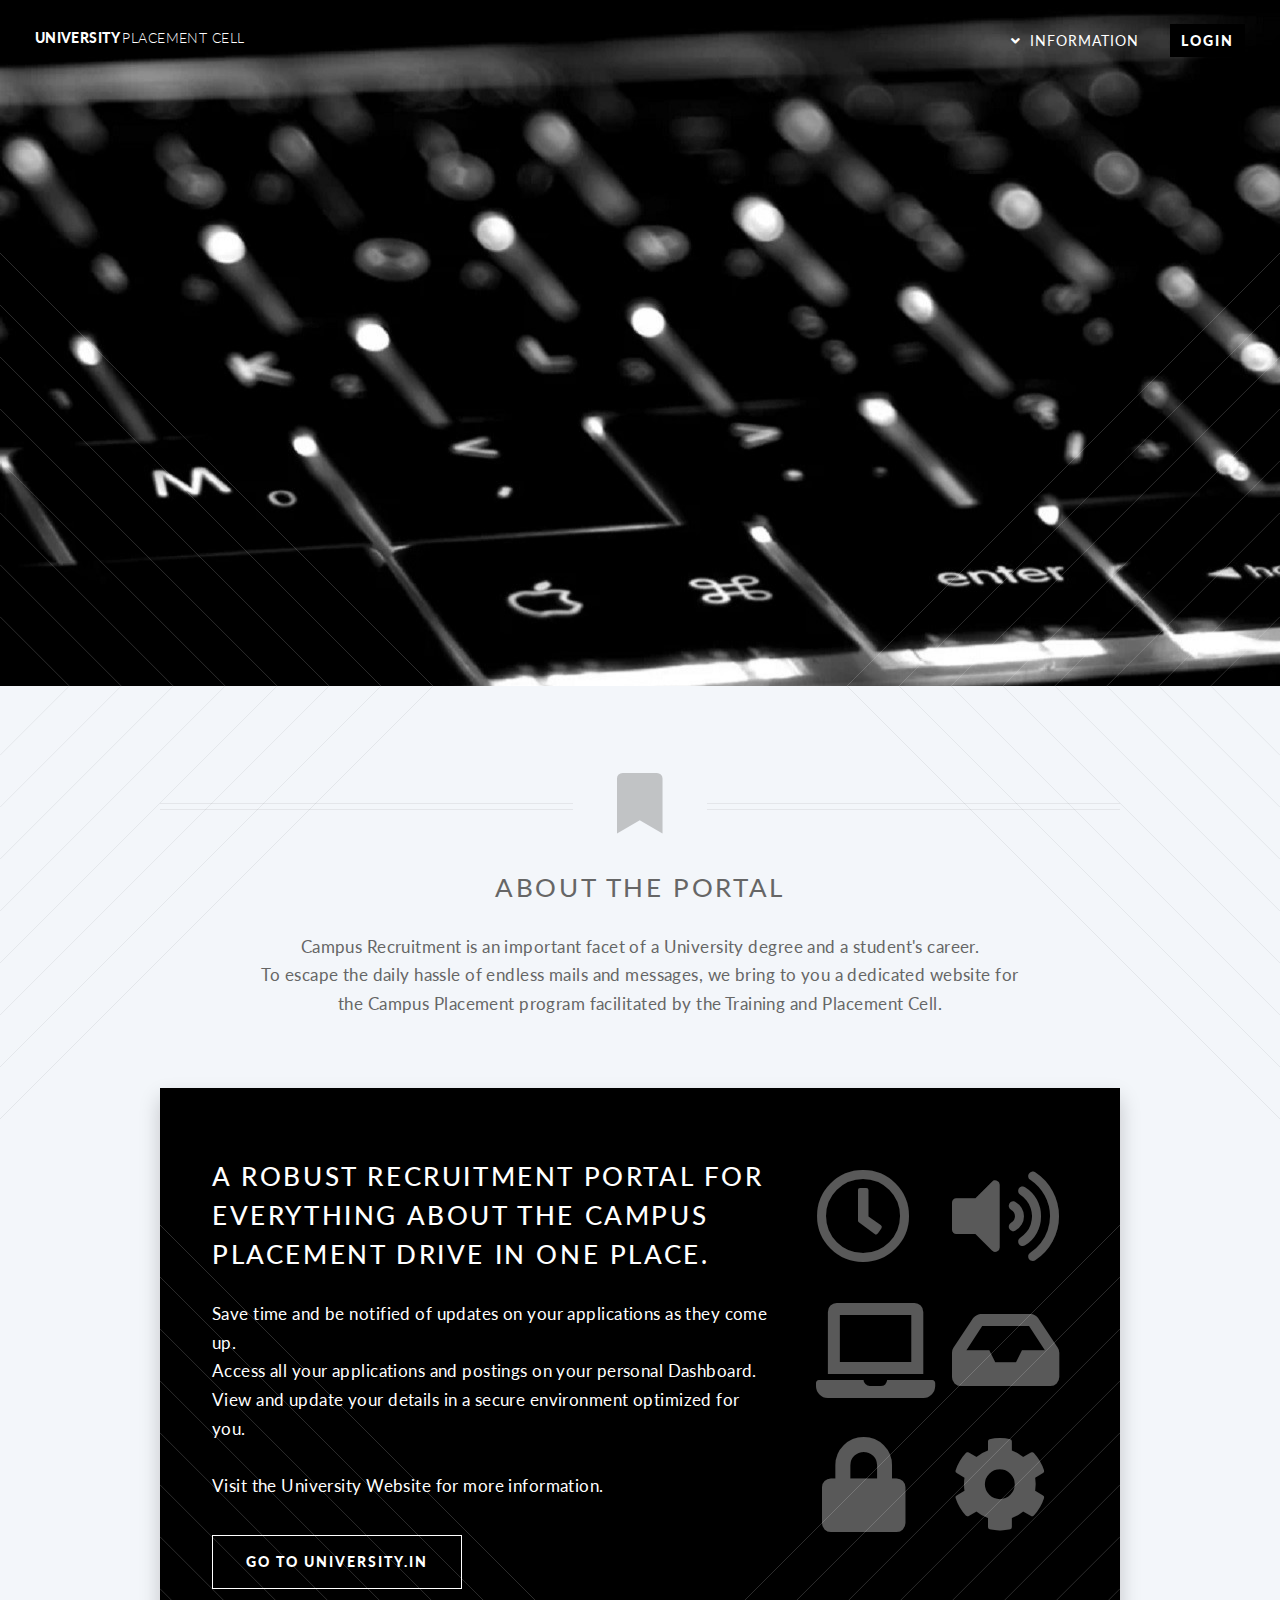
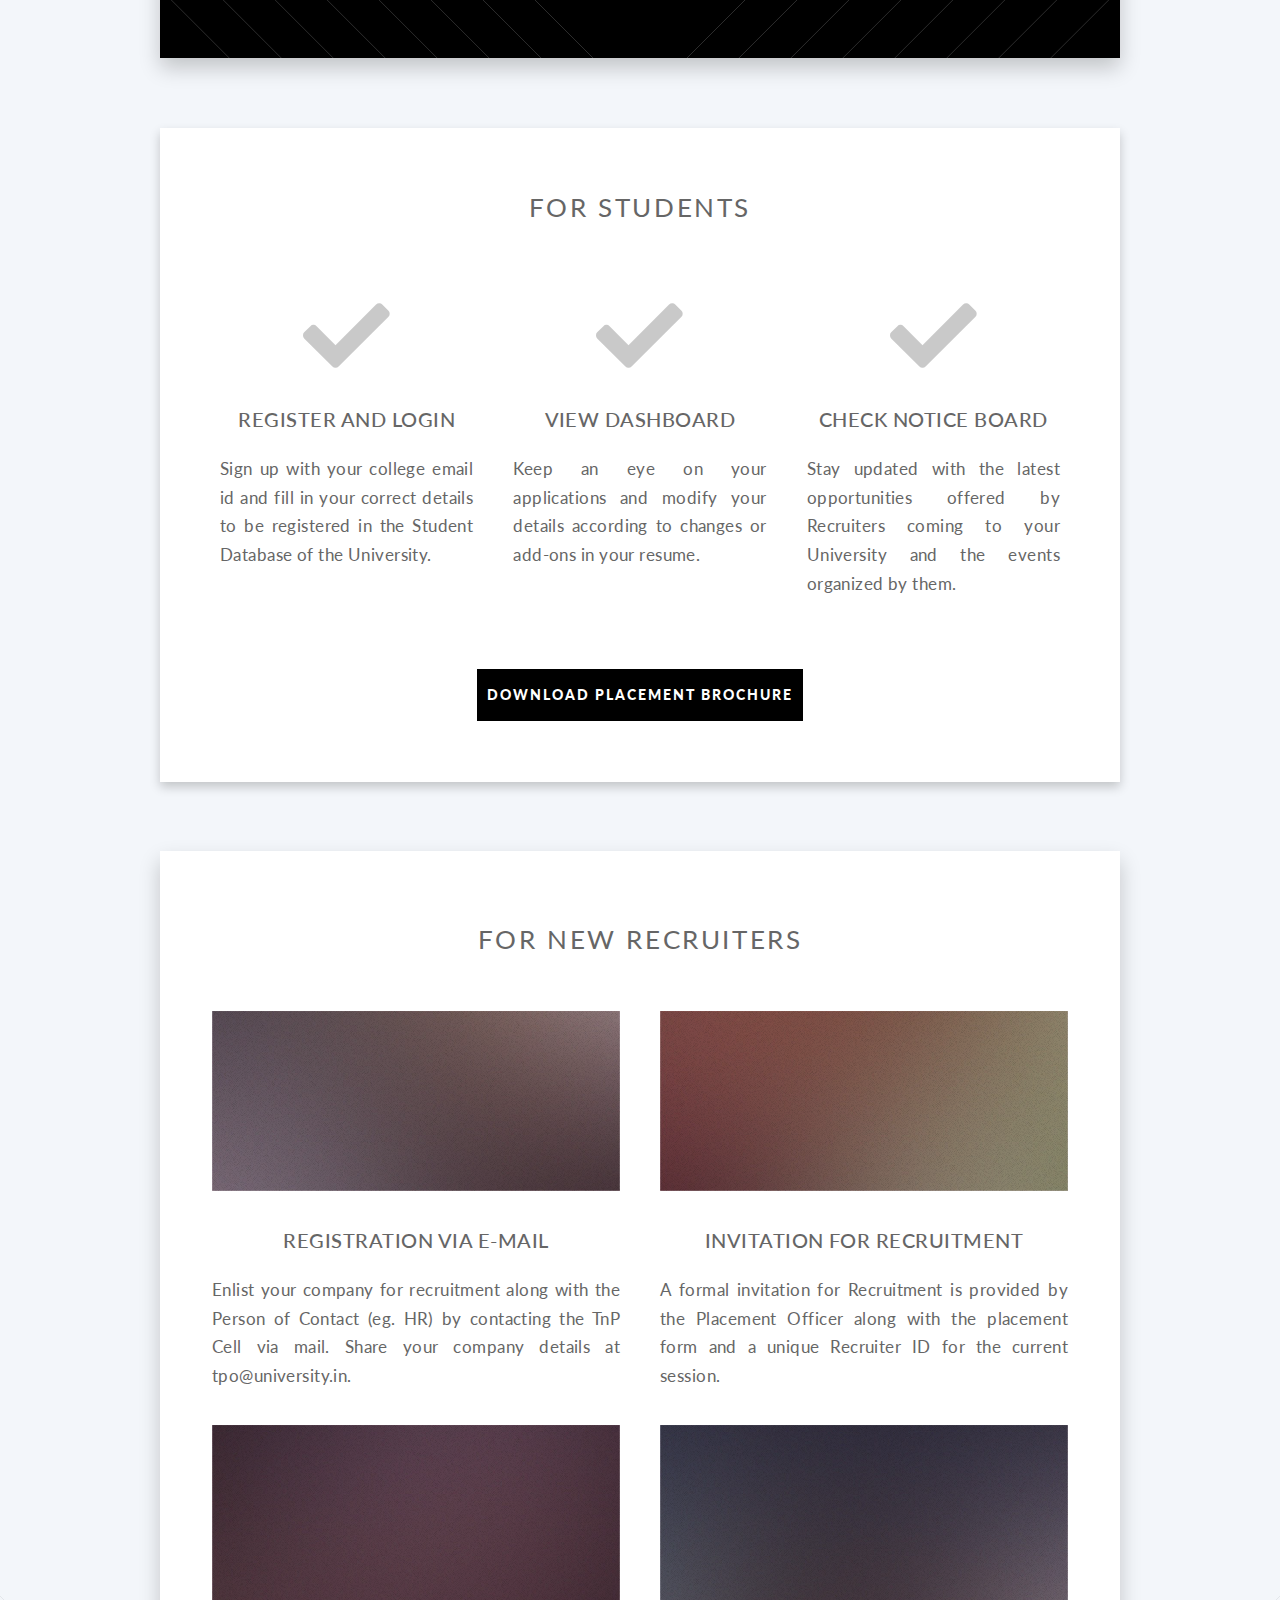
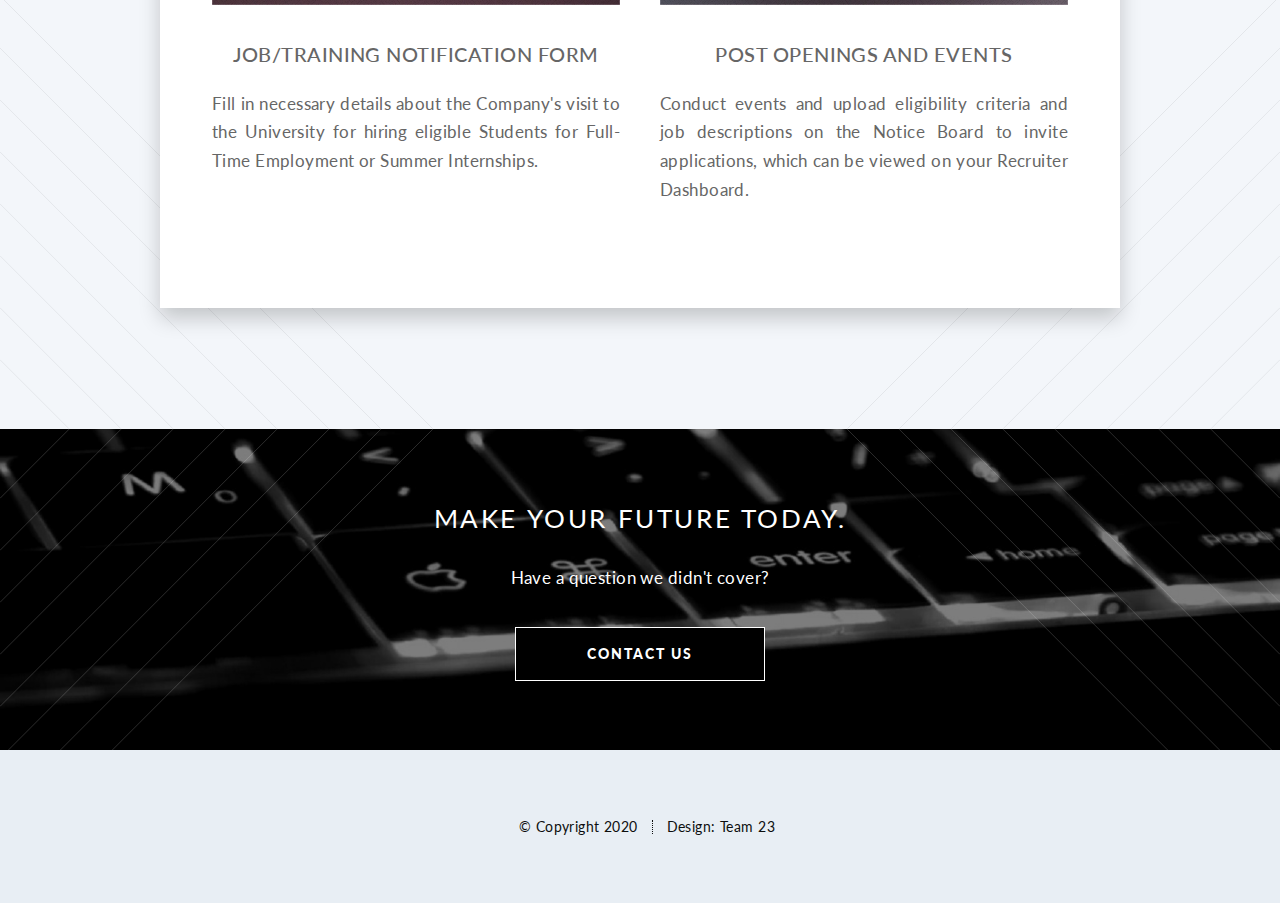
==== commit 2dfab8c8: "Update index.html" ====
--- a/index.html
+++ b/index.html
@@ -259,7 +259,7 @@
 				<footer id="footer">
 
 					<ul class="copyright">
-						<li>&copy; Copyright 2020</li><li>Design: </li>
+						<li>&copy; Copyright 2020</li><li>Design: Team 23</li>
 					</ul>
 
 				</footer>
@@ -277,4 +277,4 @@
 			<script src="assets/js/main.js"></script>
 
 	</body>
-</html>+</html>
